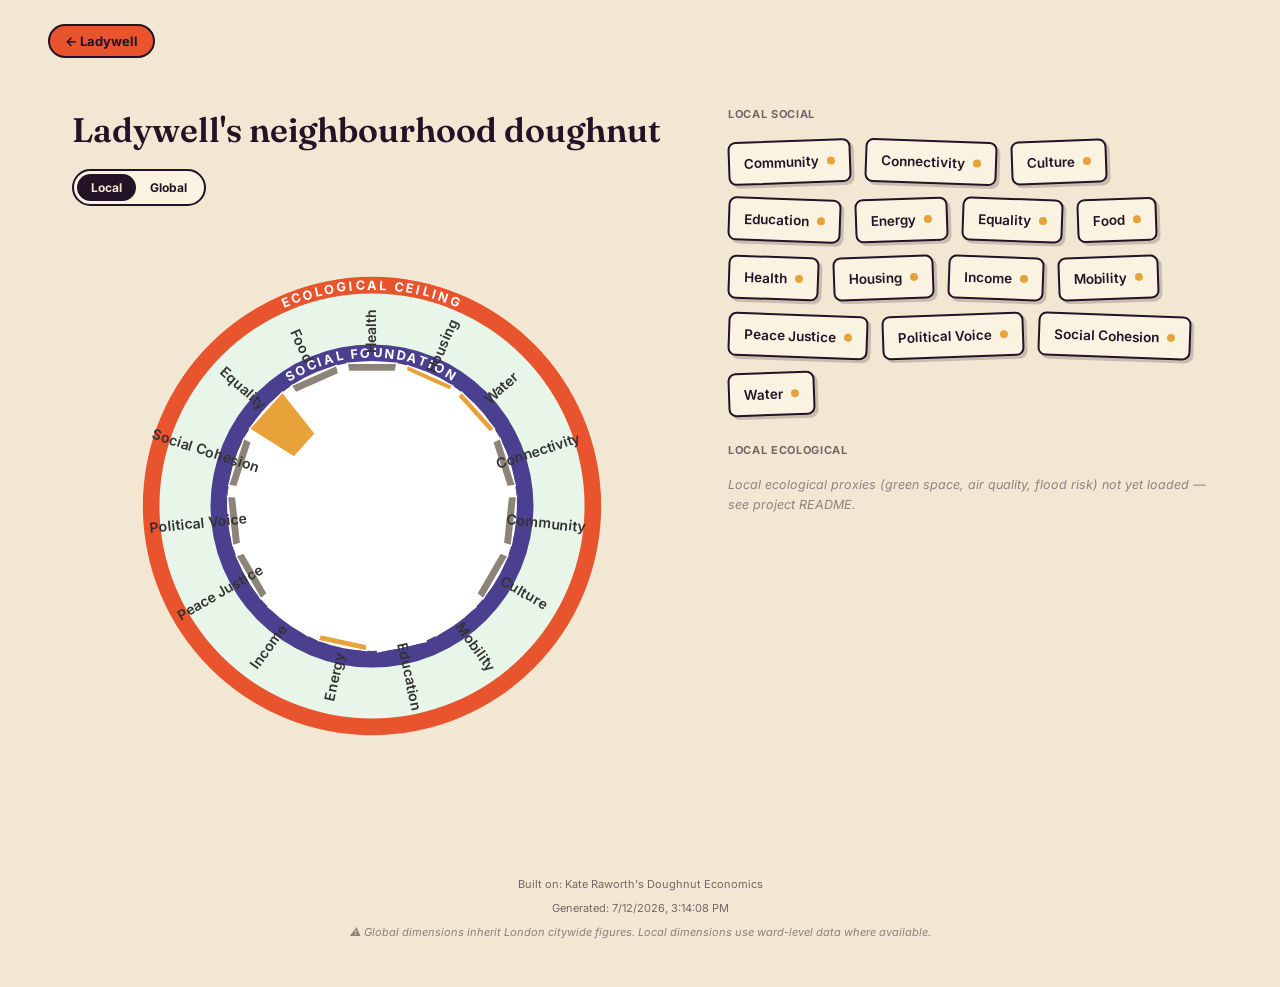
==== ward.html @ 07a42e93 "Deploying to gh-pages from @ sarahhsw/neighbourhood-doughnut@27c20a65a700eca5dfc08f8ead68dfd8c8773fc" ====
<!DOCTYPE html>
<html lang="en">
<head>
    <meta charset="UTF-8">
    <meta name="viewport" content="width=device-width, initial-scale=1.0">
    <title>Ladywell Neighbourhood Doughnut</title>
    <link rel="stylesheet" href="css/styles.css?v=40">
</head>
<body>
    <header>
        <button class="ward-pill" id="ward-pill-home">← Ladywell</button>
    </header>

    <main>
        <div class="content-grid">
            <div class="left-column">
                <div class="intro-section">
                    <h1 class="desktop-headline">Ladywell's neighbourhood doughnut</h1>
                    <div class="view-toggle">
                        <button id="toggle-local" class="toggle-btn active">Local</button>
                        <button id="toggle-global" class="toggle-btn">Global</button>
                    </div>
                </div>

                <div class="chart-section">
                    <div id="doughnut-chart"></div>
                </div>

                <!-- Torn paper divider (mobile only) -->
                <div class="torn-divider"></div>
            </div>

            <!-- Dimensions panel (right column on desktop, below chart on mobile) -->
            <div class="dimensions-panel" id="dimensions-panel">
                <div class="dimension-section">
                    <h2 class="section-heading" id="social-heading">LOCAL SOCIAL</h2>
                    <div class="dimension-cards" id="social-cards">
                        <!-- Populated by JavaScript -->
                    </div>
                </div>

                <div class="dimension-section">
                    <h2 class="section-heading" id="ecological-heading">LOCAL ECOLOGICAL</h2>
                    <div class="dimension-cards" id="ecological-cards">
                        <!-- Populated by JavaScript -->
                    </div>
                </div>
            </div>
        </div>

        <footer class="page-footer">
            <p>Built on: Kate Raworth's Doughnut Economics</p>
            <p>Generated: <span id="generated-at">—</span></p>
            <p class="caveat">⚠️ Global dimensions inherit London citywide figures. Local dimensions use ward-level data where available.</p>
        </footer>
    </main>

    <!-- Dimension detail overlay -->
    <div id="dimension-overlay" class="dimension-overlay hidden">
        <header>
            <button class="ward-pill" id="ward-pill-home-overlay">← Ladywell</button>
        </header>
        <div class="overlay-content">
            <button class="back-button" id="back-button">← Back</button>
            <div class="detail-container" id="detail-container">
                <!-- Populated by JavaScript -->
            </div>
        </div>
    </div>

    <script src="js/chart.js?v=11"></script>
    <script src="js/app.js?v=80"></script>
</body>
</html>
---- css/styles.css ----
/* Neighbourhood Doughnut Portrait - Noticeboard Collage Design */
/* Design tokens from handoff spec */

@import url('https://fonts.googleapis.com/css2?family=Fraunces:ital,opsz,wght@0,9..144,400;0,9..144,500;0,9..144,600;0,9..144,700;1,9..144,400&family=Inter:wght@400;500;600;700&display=swap');

:root {
    /* Collage palette */
    --ink: #241226;
    --paper: #F2E7D2;
    --card: #FBF3E2;
    --ringA: #E8542D;
    --ringB: #4B3F8F;

    /* Status colors (shared across all concepts) */
    --met: #3F8F5B;
    --shortfall: #E8A23A;
    --overshoot: #C22E4A;
    --descriptive: #8C8478;

    /* Typography */
    --font-serif: 'Fraunces', serif;
    --font-sans: 'Inter', -apple-system, BlinkMacSystemFont, 'Segoe UI', sans-serif;
}

* {
    margin: 0;
    padding: 0;
    box-sizing: border-box;
}

body {
    font-family: var(--font-sans);
    line-height: 1.6;
    color: var(--ink);
    background: var(--paper);
    padding: 0;
    min-height: 100vh;
}

/* Header row */
header {
    display: flex;
    align-items: center;
    justify-content: space-between;
    padding: 18px 22px 26px;
    background: var(--paper);
}

.ward-pill {
    background: var(--ringA);
    border: 2px solid var(--ink);
    border-radius: 20px;
    padding: 6px 13px;
    font-size: 12.5px;
    font-weight: 700;
    color: var(--paper);
    cursor: pointer;
    font-family: var(--font-sans);
}

@media (min-width: 768px) {
    .ward-pill {
        padding: 7px 15px;
        font-size: 13px;
        color: var(--ink);
    }
}

.header-label {
    font-size: 10.5px;
    font-weight: 700;
    letter-spacing: 0.06em;
    text-transform: uppercase;
    color: var(--ink);
    opacity: 0.53;
    display: none; /* Hidden on mobile */
}

/* Main container */
main {
    background: var(--paper);
}

/* Intro section */
.intro-section {
    padding: 20px 22px 0;
    position: relative;
}

h1 {
    font-family: var(--font-serif);
    font-weight: 600;
    font-size: 34px;
    line-height: 1.1;
    margin: 6px 0 14px;
    color: var(--ink);
}


/* Local/Global toggle */
.view-toggle {
    display: inline-flex;
    background: var(--card);
    border: 2px solid var(--ink);
    border-radius: 20px;
    padding: 3px;
    margin-top: 6px;
}

.toggle-btn {
    border: none;
    border-radius: 16px;
    padding: 6px 14px;
    font-size: 12px;
    font-weight: 700;
    cursor: pointer;
    background: transparent;
    color: var(--ink);
    font-family: var(--font-sans);
    transition: all 0.2s ease;
}

.toggle-btn.active {
    background: var(--ink);
    color: var(--paper);
}

/* Doughnut chart section */
.chart-section {
    position: relative;
    padding: 0 0 6px;
    display: flex;
    justify-content: center;
}

#doughnut-chart {
    position: relative;
    max-width: 1140px;
    width: 100%;
    margin: 0 auto;
}

#doughnut-chart svg {
    display: block;
    width: 100%;
    height: auto;
}

/* Torn paper divider */
.torn-divider {
    height: 14px;
    background: linear-gradient(to bottom, transparent 50%, var(--card) 50%);
    clip-path: polygon(
        0% 0%, 5% 100%, 10% 0%, 15% 100%, 20% 0%, 25% 100%, 30% 0%, 35% 100%,
        40% 0%, 45% 100%, 50% 0%, 55% 100%, 60% 0%, 65% 100%, 70% 0%, 75% 100%,
        80% 0%, 85% 100%, 90% 0%, 95% 100%, 100% 0%, 100% 100%, 0% 100%
    );
}

/* Dimensions panel */
.dimensions-panel {
    padding: 48px 22px 40px;
    background: var(--card);
}

.dimension-section {
    margin-bottom: 26px;
}

.dimension-section:last-child {
    margin-bottom: 0;
}

.section-heading {
    font-size: 11px;
    font-weight: 700;
    letter-spacing: 0.06em;
    text-transform: uppercase;
    color: var(--ink);
    opacity: 0.6;
    margin: 0 0 16px;
}

/* Pinned cards */
.dimension-cards {
    display: flex;
    flex-wrap: wrap;
    gap: 14px;
}

.dimension-card {
    background: var(--paper);
    border: 2px solid var(--ink);
    border-radius: 8px;
    padding: 12px 14px;
    font-size: 13.5px;
    font-weight: 600;
    color: var(--ink);
    cursor: pointer;
    box-shadow: 3px 3px 0 rgba(36, 18, 38, 0.2);
    display: flex;
    align-items: center;
    gap: 8px;
    font-family: var(--font-sans);
    transition: transform 0.2s ease;
}

.dimension-card:hover {
    transform: translateY(-2px) !important;
}

/* Alternating rotation for pinned cards */
.dimension-card:nth-child(odd) {
    transform: rotate(-2deg);
}

.dimension-card:nth-child(even) {
    transform: rotate(2deg);
}

.status-dot {
    width: 8px;
    height: 8px;
    border-radius: 50%;
    flex-shrink: 0;
}

.status-dot.met { background: var(--met); }
.status-dot.shortfall { background: var(--shortfall); }
.status-dot.overshoot { background: var(--overshoot); }
.status-dot.descriptive { background: var(--descriptive); }

/* Empty state */
.empty-state {
    font-size: 12.5px;
    font-style: italic;
    color: var(--ink);
    opacity: 0.47;
    margin: 0;
}

/* Detail section (below chart) */
.dimensions-detail {
    padding: 22px 22px 40px;
    background: var(--card);
    margin-top: 20px;
}

.dimensions-detail h3 {
    font-size: 11px;
    font-weight: 700;
    letter-spacing: 0.06em;
    text-transform: uppercase;
    color: var(--ink);
    opacity: 0.6;
    margin: 0 0 20px;
}

.dimension-group {
    margin-bottom: 20px;
    padding: 15px;
    background: #f9f9f9;
    border-radius: 4px;
}

.dimension-group h5 {
    margin: 0 0 10px;
    color: #333;
    font-size: 1.1em;
}

.status-badge {
    padding: 4px 12px;
    border-radius: 12px;
    font-size: 0.75em;
    font-weight: 600;
    text-transform: capitalize;
}

.status-badge.shortfall { background: var(--shortfall); color: white; }
.status-badge.met { background: var(--met); color: white; }
.status-badge.overshoot { background: var(--overshoot); color: white; }
.status-badge.descriptive_only { background: var(--descriptive); color: white; }

.indicator-item {
    background: white;
    padding: 12px;
    border-radius: 3px;
    margin-bottom: 10px;
}

.dimension-meta {
    font-size: 0.85em;
    color: #666;
}

.geography-tag {
    font-size: 0.75em;
    display: inline-block;
    margin-top: 4px;
    background: #e3f2fd;
    padding: 2px 6px;
    border-radius: 3px;
}

.confidence-tag {
    margin-left: 8px;
    font-size: 0.75em;
}

.confidence-tag.high { color: var(--met); }
.confidence-tag.medium { color: var(--shortfall); }
.confidence-tag.low { color: var(--overshoot); }

/* Footer */
.page-footer {
    text-align: center;
    padding: 40px 22px;
    color: var(--ink);
    opacity: 0.6;
    font-size: 11px;
    line-height: 1.6;
}

.page-footer p {
    margin: 6px 0;
}

.caveat {
    font-style: italic;
    opacity: 0.8;
}

/* Desktop layout (6a) - 1180px reference width */
@media (min-width: 768px) {
    header {
        padding: 24px 48px;
    }

    .header-label {
        display: block;
    }

    main {
        max-width: 1232px;
        margin: 0 auto;
    }

    .content-grid {
        display: grid;
        grid-template-columns: minmax(600px, 1fr) 480px;
        gap: 56px;
        padding: 24px 48px;
    }

    .left-column {
        display: flex;
        flex-direction: column;
    }

    .intro-section {
        padding: 0;
        margin-bottom: 0;
    }

    .chart-section {
        padding: 0;
        display: flex;
        align-items: flex-start;
        justify-content: flex-start;
    }

    #doughnut-chart {
        max-width: 600px;
        width: 100%;
        margin: 0;
    }

    .torn-divider {
        display: none; /* Only on mobile */
    }

    .dimensions-panel {
        padding: 0;
        background: transparent;
    }

    .dimension-card {
        background: var(--card);
    }
}

/* Dimension Detail Overlay */
.dimension-overlay {
    position: fixed;
    top: 0;
    left: 0;
    width: 100%;
    height: 100%;
    background: var(--paper);
    z-index: 1000;
    overflow-y: auto;
    transition: transform 0.3s cubic-bezier(0.2, 0.8, 0.2, 1);
    transform: translateX(100%);
}

.dimension-overlay.hidden {
    transform: translateX(100%);
    pointer-events: none;
}

.dimension-overlay.visible {
    transform: translateX(0);
    pointer-events: auto;
}

.overlay-content {
    min-height: 100%;
    padding: 22px;
}

.back-button {
    background: var(--card);
    border: 2px solid var(--ink);
    border-radius: 20px;
    padding: 6px 14px;
    font-size: 13px;
    font-weight: 600;
    color: var(--ink);
    cursor: pointer;
    font-family: var(--font-sans);
    margin-bottom: 24px;
    position: sticky;
    top: 22px;
    display: inline-block;
}

.detail-container {
    max-width: 640px;
    margin: 0 auto;
}

.ring-label {
    font-size: 11px;
    font-weight: 700;
    text-transform: uppercase;
    letter-spacing: 0.06em;
    margin-bottom: 12px;
}

.ring-label.social { color: var(--shortfall); }
.ring-label.ecological { color: var(--overshoot); }

.detail-dimension-name {
    font-family: var(--font-serif);
    font-size: 26px;
    font-weight: 600;
    color: var(--ink);
    margin-bottom: 12px;
    line-height: 1.2;
}

.detail-status-pill {
    display: inline-block;
    padding: 5px 12px;
    border-radius: 16px;
    font-size: 11.5px;
    font-weight: 700;
    color: var(--paper);
    margin-bottom: 16px;
}

.detail-status-pill.met { background: var(--met); }
.detail-status-pill.shortfall { background: var(--shortfall); }
.detail-status-pill.overshoot { background: var(--overshoot); }
.detail-status-pill.descriptive { background: var(--descriptive); }

.plain-english {
    font-size: 15px;
    line-height: 1.6;
    color: var(--ink);
    margin-bottom: 20px;
}

.value-readout {
    margin-bottom: 20px;
    display: flex;
    align-items: baseline;
    gap: 12px;
}

.big-value {
    font-family: var(--font-serif);
    font-size: 32px;
    font-weight: 600;
    color: var(--ink);
}

.indicator-meta {
    font-size: 12.5px;
    color: var(--ink);
    opacity: 0.6;
}

.section-label {
    font-size: 11px;
    font-weight: 700;
    text-transform: uppercase;
    letter-spacing: 0.06em;
    color: var(--ink);
    opacity: 0.6;
    margin: 28px 0 16px;
}

.section-divider {
    height: 1px;
    background: var(--ink);
    opacity: 0.15;
    margin: 28px 0;
}

.detail-section {
    margin-bottom: 0;
    position: relative;
}

.detail-section h3 {
    font-size: 12px;
    font-weight: 700;
    text-transform: uppercase;
    letter-spacing: 0.06em;
    color: var(--ink);
    opacity: 0.55;
    margin-bottom: 12px;
}

.detail-section p {
    font-size: 13.5px;
    line-height: 1.6;
    color: var(--ink);
    opacity: 0.72;
}

.why-section {
    margin-top: 24px;
}

.council-context-heading {
    font-size: 12px;
    font-weight: 700;
    text-transform: uppercase;
    letter-spacing: 0.06em;
    color: var(--ink);
    opacity: 0.55;
    margin-bottom: 12px;
    margin-top: 24px;
}

.council-context {
    background: var(--card);
    padding: 16px;
    border-radius: 8px;
    margin-bottom: 24px;
}

.council-context h4 {
    font-size: 14px;
    font-weight: 600;
    margin-bottom: 6px;
}

.council-date {
    font-size: 11.5px;
    opacity: 0.5;
    margin-bottom: 8px;
}

.council-summary {
    font-size: 13px;
    font-style: italic;
    opacity: 0.72;
}

.council-summary p {
    margin: 0 0 10px 0;
}

.council-summary p:last-child {
    margin-bottom: 0;
}

.council-summary ul {
    margin: 10px 0;
    padding-left: 20px;
}

.council-summary li {
    margin-bottom: 8px;
}

.council-summary li:last-child {
    margin-bottom: 0;
}

.council-summary strong {
    font-style: normal;
}

.council-context .source-line {
    margin-top: 14px;
    margin-bottom: 0;
}

/* LOTI digital-exclusion snapshot - a non-italic stat-row list embedded inside a
   "why this is happening" paragraph. Not reusing .council-summary's italic styling
   since this is data, not a document summary. */
.loti-snapshot {
    margin: 14px 0 18px;
    font-style: normal;
}

.loti-row {
    display: flex;
    align-items: center;
    gap: 10px;
    margin-bottom: 9px;
    font-size: 12.5px;
}

.loti-row:last-child {
    margin-bottom: 0;
}

.loti-label {
    flex: 0 0 182px;
    opacity: 0.8;
    line-height: 1.3;
}

.loti-track {
    flex: 1 1 auto;
    height: 8px;
    background: rgba(36, 18, 38, 0.1);
    border-radius: 4px;
    overflow: hidden;
    min-width: 40px;
}

.loti-fill {
    display: block;
    height: 100%;
    min-width: 3px;
    background: var(--ringA);
    border-radius: 4px;
}

.loti-value {
    flex: 0 0 44px;
    text-align: right;
    font-weight: 600;
}

.loti-note {
    margin-top: 10px;
    font-size: 12px;
    opacity: 0.65;
}

.involve-scroll {
    display: flex;
    gap: 14px;
    overflow-x: auto;
    scroll-snap-type: x mandatory;
    -webkit-overflow-scrolling: touch;
    margin: 0 -22px 20px;
    padding: 4px 22px 14px;
}

.involve-scroll::-webkit-scrollbar {
    height: 6px;
}

.involve-scroll::-webkit-scrollbar-thumb {
    background: rgba(36, 18, 38, 0.25);
    border-radius: 3px;
}

.involve-card {
    display: block;
    flex: 0 0 250px;
    scroll-snap-align: start;
    background: var(--paper);
    border: 2px solid var(--ink);
    border-top: 5px solid var(--ringA);
    border-radius: 10px;
    padding: 16px;
    box-shadow: 3px 3px 0 rgba(36, 18, 38, 0.15);
    text-decoration: none;
    color: var(--ink);
    cursor: pointer;
}

.involve-card:hover {
    box-shadow: 4px 4px 0 rgba(36, 18, 38, 0.2);
    transform: translateY(-1px);
}

.involve-card:hover h4 {
    text-decoration: underline;
}

.involve-card:nth-child(3n+2) {
    border-top-color: var(--ringB);
}

.involve-card:nth-child(3n+3) {
    border-top-color: var(--met);
}

.involve-card h4 {
    font-size: 14px;
    font-weight: 700;
    margin: 0 0 8px;
    line-height: 1.3;
}

.involve-card p {
    font-size: 13px;
    line-height: 1.55;
    color: var(--ink);
    opacity: 0.78;
    margin: 0;
}

.hmw-prompt {
    margin-top: 24px;
    margin-bottom: 16px;
}

.hmw-eyebrow {
    font-size: 12px;
    font-weight: 700;
    text-transform: uppercase;
    letter-spacing: 0.06em;
    color: var(--ink);
    opacity: 0.55;
    margin-bottom: 12px;
    margin-top: 0;
}

.add-take-btn {
    background: var(--ringA);
    color: var(--paper);
    border: none;
    padding: 14px 32px;
    border-radius: 24px;
    font-size: 15px;
    font-weight: 700;
    cursor: pointer;
    transition: all 0.2s;
    margin-top: 8px;
    display: inline-block;
}

.add-take-btn:hover {
    background: var(--paper);
    color: var(--ringA);
}

.prompts {
    margin-bottom: 24px;
}

.prompt {
    font-family: var(--font-serif);
    font-size: 14.5px;
    font-style: italic;
    color: var(--ringB);
    margin-bottom: 10px;
}

.cta-row {
    display: flex;
    gap: 20px;
    align-items: center;
    margin-bottom: 24px;
    flex-wrap: wrap;
}

.cta-button {
    background: var(--ringA);
    color: var(--paper);
    border: none;
    border-radius: 20px;
    padding: 8px 18px;
    font-size: 13px;
    font-weight: 600;
    cursor: pointer;
    font-family: var(--font-sans);
}

.cta-link {
    color: var(--ringB);
    text-decoration: underline;
    font-size: 13px;
    cursor: pointer;
}

.source-line {
    font-size: 11px;
    color: var(--ink);
    opacity: 0.45;
    margin-top: 4px;
    margin-bottom: 32px;
}

.source-line a {
    color: inherit;
}

/* Desktop overlay - fade instead of slide */
@media (min-width: 768px) {
    .dimension-overlay {
        transition: opacity 0.25s ease;
        transform: none;
        opacity: 0;
    }

    .dimension-overlay.hidden {
        transform: none;
        opacity: 0;
    }

    .dimension-overlay.visible {
        opacity: 1;
    }

    .overlay-content {
        padding: 48px;
    }

    .involve-scroll {
        margin: 0 -48px 20px;
        padding: 4px 48px 14px;
    }

    .back-button {
        position: static;
        margin-bottom: 32px;
    }
}

/* Loading state */
.loading {
    text-align: center;
    color: var(--ink);
    opacity: 0.6;
    padding: 40px;
}
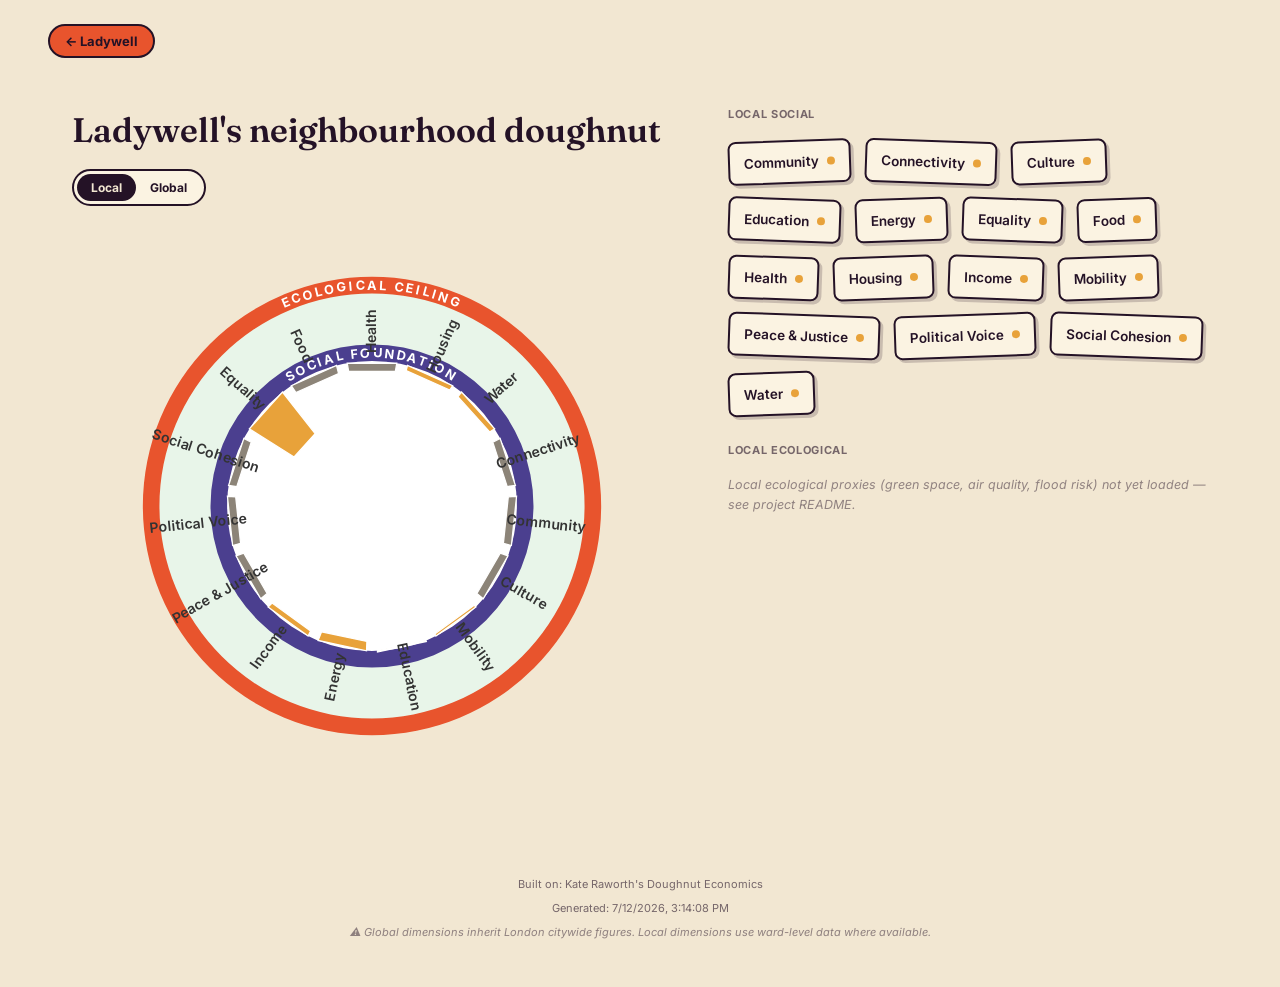
==== commit ff35788d: "Deploying to gh-pages from @ sarahhsw/neighbourhood-doughnut@61f771ba46e91324b2bdf85c81b0699fcb233bc" ====
--- a/ward.html
+++ b/ward.html
@@ -4,7 +4,7 @@
     <meta charset="UTF-8">
     <meta name="viewport" content="width=device-width, initial-scale=1.0">
     <title>Ladywell Neighbourhood Doughnut</title>
-    <link rel="stylesheet" href="css/styles.css?v=40">
+    <link rel="stylesheet" href="css/styles.css?v=42">
 </head>
 <body>
     <header>
@@ -68,7 +68,7 @@
         </div>
     </div>
 
-    <script src="js/chart.js?v=11"></script>
-    <script src="js/app.js?v=80"></script>
+    <script src="js/chart.js?v=12"></script>
+    <script src="js/app.js?v=103"></script>
 </body>
 </html>
--- a/css/styles.css
+++ b/css/styles.css
@@ -493,13 +493,33 @@
     font-family: var(--font-serif);
     font-size: 32px;
     font-weight: 600;
-    color: var(--ink);
+    line-height: 1.15;
+    color: var(--ink);
+    flex-shrink: 0;
+    max-width: 60%;
 }
 
 .indicator-meta {
     font-size: 12.5px;
+    line-height: 1.45;
     color: var(--ink);
     opacity: 0.6;
+    min-width: 0;
+}
+
+/* Phones: stack the label under the number so the figure gets the full width
+   instead of being squeezed into a narrow column beside it. */
+@media (max-width: 767px) {
+    .value-readout {
+        flex-direction: column;
+        align-items: flex-start;
+        gap: 4px;
+    }
+
+    .big-value {
+        font-size: 30px;
+        max-width: 100%;
+    }
 }
 
 .section-label {
@@ -611,57 +631,43 @@
     margin-bottom: 0;
 }
 
-/* LOTI digital-exclusion snapshot - a non-italic stat-row list embedded inside a
-   "why this is happening" paragraph. Not reusing .council-summary's italic styling
-   since this is data, not a document summary. */
+/* LOTI digital-exclusion key stats - a grid of stat cards embedded inside a
+   "why this is happening" paragraph. Each card names its own population base,
+   because the figures are shares of different populations and aren't comparable
+   as bars on one axis. Not reusing .council-summary's italic styling since this
+   is data, not a document summary. */
 .loti-snapshot {
-    margin: 14px 0 18px;
+    display: grid;
+    grid-template-columns: repeat(auto-fill, minmax(150px, 1fr));
+    gap: 10px;
+    margin: 14px 0 10px;
     font-style: normal;
 }
 
-.loti-row {
+.loti-stat {
     display: flex;
-    align-items: center;
-    gap: 10px;
-    margin-bottom: 9px;
+    flex-direction: column;
+    gap: 4px;
+    padding: 12px 14px;
+    background: rgba(36, 18, 38, 0.05);
+    border-radius: 8px;
+}
+
+.loti-value {
+    font-size: 22px;
+    font-weight: 600;
+    line-height: 1.1;
+    color: var(--ringA);
+}
+
+.loti-label {
     font-size: 12.5px;
-}
-
-.loti-row:last-child {
-    margin-bottom: 0;
-}
-
-.loti-label {
-    flex: 0 0 182px;
+    line-height: 1.35;
     opacity: 0.8;
-    line-height: 1.3;
-}
-
-.loti-track {
-    flex: 1 1 auto;
-    height: 8px;
-    background: rgba(36, 18, 38, 0.1);
-    border-radius: 4px;
-    overflow: hidden;
-    min-width: 40px;
-}
-
-.loti-fill {
-    display: block;
-    height: 100%;
-    min-width: 3px;
-    background: var(--ringA);
-    border-radius: 4px;
-}
-
-.loti-value {
-    flex: 0 0 44px;
-    text-align: right;
-    font-weight: 600;
 }
 
 .loti-note {
-    margin-top: 10px;
+    margin: 0 0 14px;
     font-size: 12px;
     opacity: 0.65;
 }
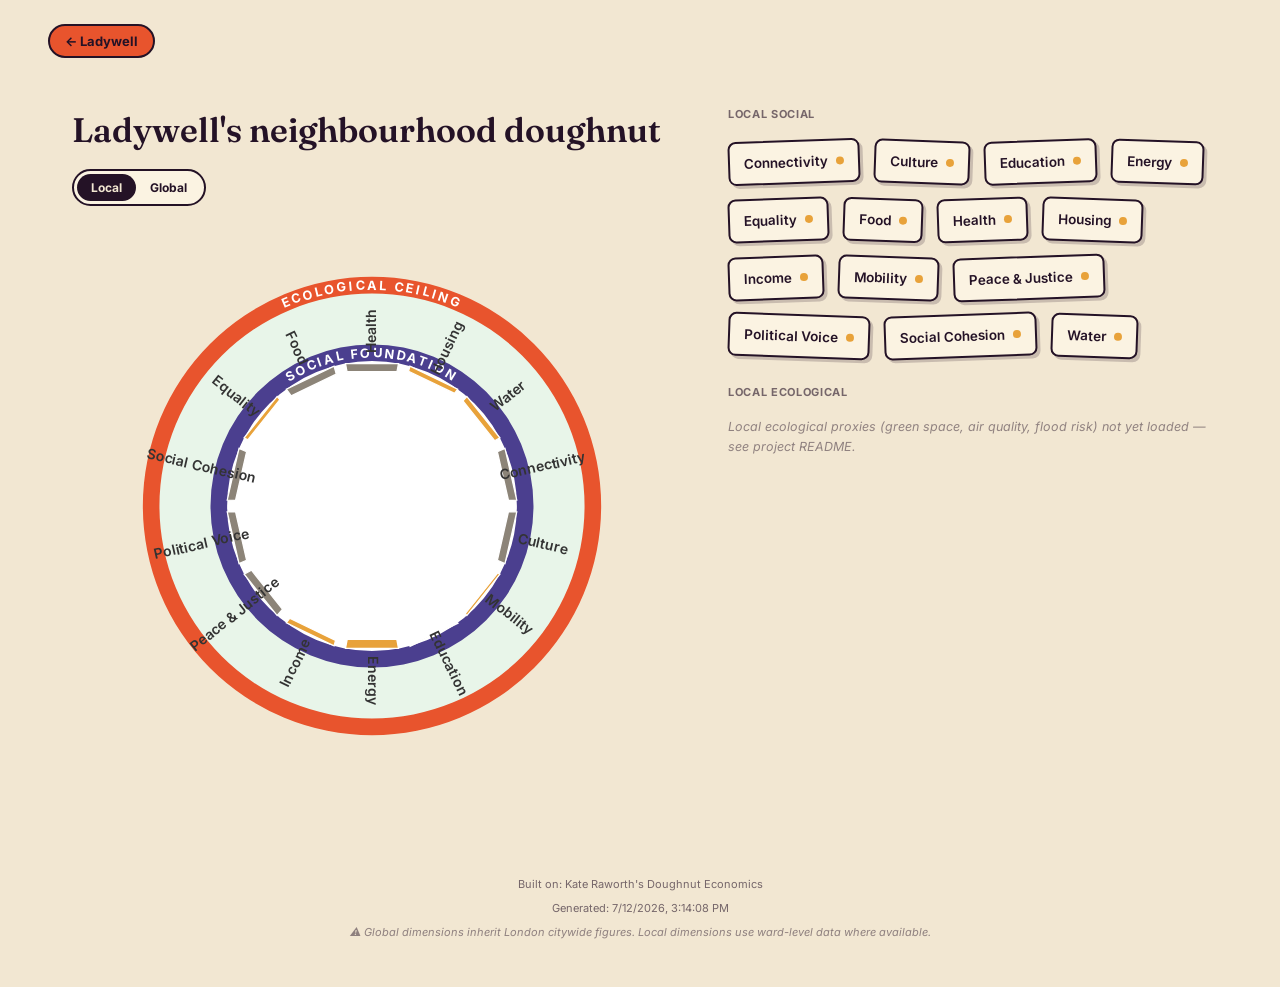
==== commit f8b004be: "Deploying to gh-pages from @ sarahhsw/neighbourhood-doughnut@c8d8fa386e0f466d15757c2d118be46c82da97c" ====
--- a/ward.html
+++ b/ward.html
@@ -4,7 +4,7 @@
     <meta charset="UTF-8">
     <meta name="viewport" content="width=device-width, initial-scale=1.0">
     <title>Ladywell Neighbourhood Doughnut</title>
-    <link rel="stylesheet" href="css/styles.css?v=42">
+    <link rel="stylesheet" href="css/styles.css?v=43">
 </head>
 <body>
     <header>
@@ -69,6 +69,6 @@
     </div>
 
     <script src="js/chart.js?v=12"></script>
-    <script src="js/app.js?v=103"></script>
+    <script src="js/app.js?v=125"></script>
 </body>
 </html>
--- a/css/styles.css
+++ b/css/styles.css
@@ -432,6 +432,7 @@
     margin-bottom: 24px;
     position: sticky;
     top: 22px;
+    z-index: 10;
     display: inline-block;
 }
 
@@ -850,8 +851,8 @@
         padding: 4px 48px 14px;
     }
 
+    /* Stays pinned while scrolling on desktop too, so Back is reachable from the bottom of a long page */
     .back-button {
-        position: static;
         margin-bottom: 32px;
     }
 }
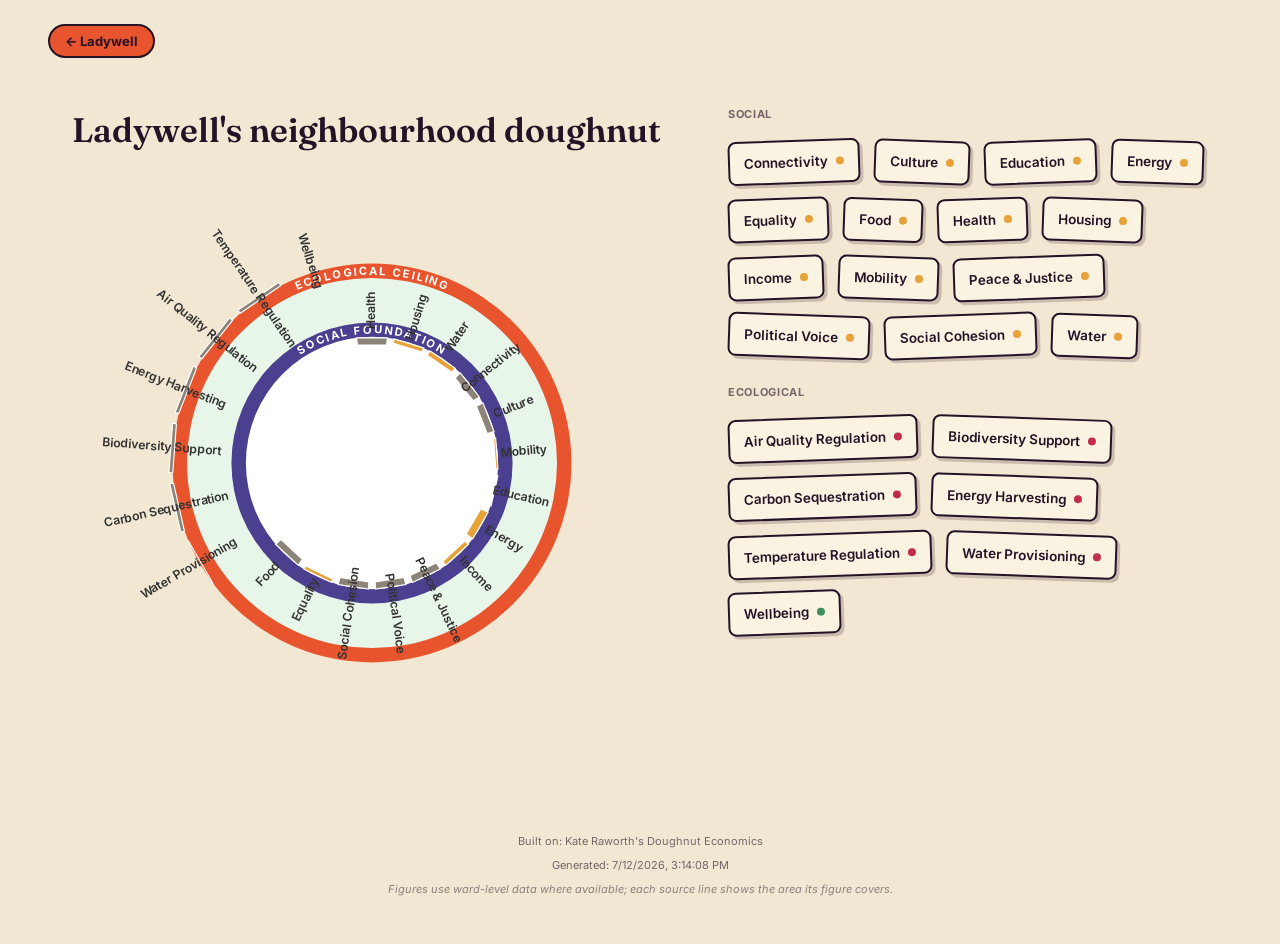
==== commit 25e2962d: "Deploying to gh-pages from @ sarahhsw/neighbourhood-doughnut@aee7d81dec672727b120475d9716151e23484e5" ====
--- a/ward.html
+++ b/ward.html
@@ -4,7 +4,7 @@
     <meta charset="UTF-8">
     <meta name="viewport" content="width=device-width, initial-scale=1.0">
     <title>Ladywell Neighbourhood Doughnut</title>
-    <link rel="stylesheet" href="css/styles.css?v=43">
+    <link rel="stylesheet" href="css/styles.css?v=44">
 </head>
 <body>
     <header>
@@ -16,10 +16,6 @@
             <div class="left-column">
                 <div class="intro-section">
                     <h1 class="desktop-headline">Ladywell's neighbourhood doughnut</h1>
-                    <div class="view-toggle">
-                        <button id="toggle-local" class="toggle-btn active">Local</button>
-                        <button id="toggle-global" class="toggle-btn">Global</button>
-                    </div>
                 </div>
 
                 <div class="chart-section">
@@ -33,14 +29,14 @@
             <!-- Dimensions panel (right column on desktop, below chart on mobile) -->
             <div class="dimensions-panel" id="dimensions-panel">
                 <div class="dimension-section">
-                    <h2 class="section-heading" id="social-heading">LOCAL SOCIAL</h2>
+                    <h2 class="section-heading" id="social-heading">SOCIAL</h2>
                     <div class="dimension-cards" id="social-cards">
                         <!-- Populated by JavaScript -->
                     </div>
                 </div>
 
                 <div class="dimension-section">
-                    <h2 class="section-heading" id="ecological-heading">LOCAL ECOLOGICAL</h2>
+                    <h2 class="section-heading" id="ecological-heading">ECOLOGICAL</h2>
                     <div class="dimension-cards" id="ecological-cards">
                         <!-- Populated by JavaScript -->
                     </div>
@@ -51,7 +47,7 @@
         <footer class="page-footer">
             <p>Built on: Kate Raworth's Doughnut Economics</p>
             <p>Generated: <span id="generated-at">—</span></p>
-            <p class="caveat">⚠️ Global dimensions inherit London citywide figures. Local dimensions use ward-level data where available.</p>
+            <p class="caveat">Figures use ward-level data where available; each source line shows the area its figure covers.</p>
         </footer>
     </main>
 
@@ -68,7 +64,7 @@
         </div>
     </div>
 
-    <script src="js/chart.js?v=12"></script>
-    <script src="js/app.js?v=125"></script>
+    <script src="js/chart.js?v=14"></script>
+    <script src="js/app.js?v=133"></script>
 </body>
 </html>
--- a/css/styles.css
+++ b/css/styles.css
@@ -96,34 +96,6 @@
     color: var(--ink);
 }
 
-
-/* Local/Global toggle */
-.view-toggle {
-    display: inline-flex;
-    background: var(--card);
-    border: 2px solid var(--ink);
-    border-radius: 20px;
-    padding: 3px;
-    margin-top: 6px;
-}
-
-.toggle-btn {
-    border: none;
-    border-radius: 16px;
-    padding: 6px 14px;
-    font-size: 12px;
-    font-weight: 700;
-    cursor: pointer;
-    background: transparent;
-    color: var(--ink);
-    font-family: var(--font-sans);
-    transition: all 0.2s ease;
-}
-
-.toggle-btn.active {
-    background: var(--ink);
-    color: var(--paper);
-}
 
 /* Doughnut chart section */
 .chart-section {
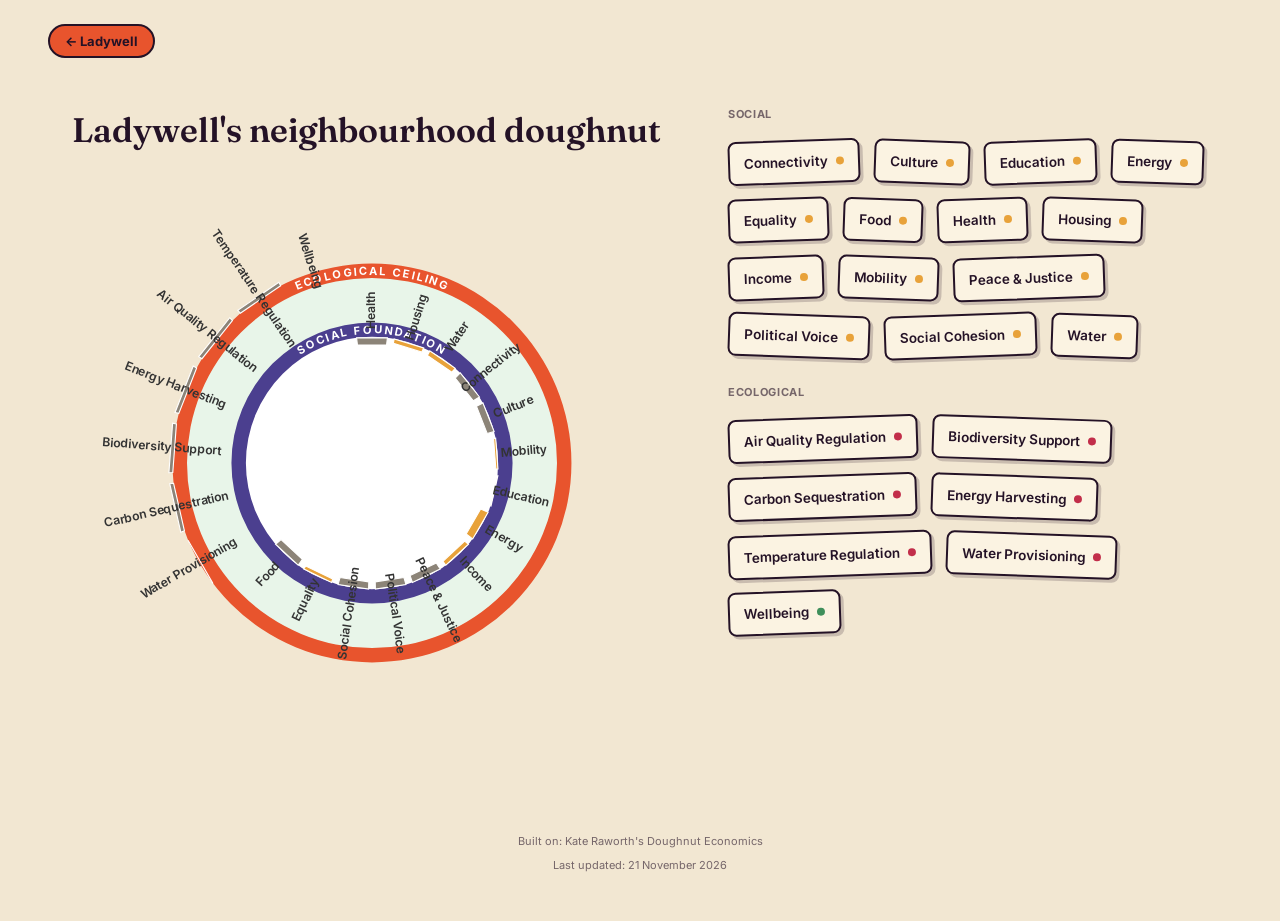
==== commit 0eb5ff6c: "Deploying to gh-pages from @ sarahhsw/neighbourhood-doughnut@b22338a505d2be08ab5bcd6a880d97225a4d45c" ====
--- a/ward.html
+++ b/ward.html
@@ -46,16 +46,12 @@
 
         <footer class="page-footer">
             <p>Built on: Kate Raworth's Doughnut Economics</p>
-            <p>Generated: <span id="generated-at">—</span></p>
-            <p class="caveat">Figures use ward-level data where available; each source line shows the area its figure covers.</p>
+            <p>Last updated: <span id="generated-at">—</span></p>
         </footer>
     </main>
 
     <!-- Dimension detail overlay -->
     <div id="dimension-overlay" class="dimension-overlay hidden">
-        <header>
-            <button class="ward-pill" id="ward-pill-home-overlay">← Ladywell</button>
-        </header>
         <div class="overlay-content">
             <button class="back-button" id="back-button">← Back</button>
             <div class="detail-container" id="detail-container">
@@ -65,6 +61,6 @@
     </div>
 
     <script src="js/chart.js?v=14"></script>
-    <script src="js/app.js?v=133"></script>
+    <script src="js/app.js?v=149"></script>
 </body>
 </html>
